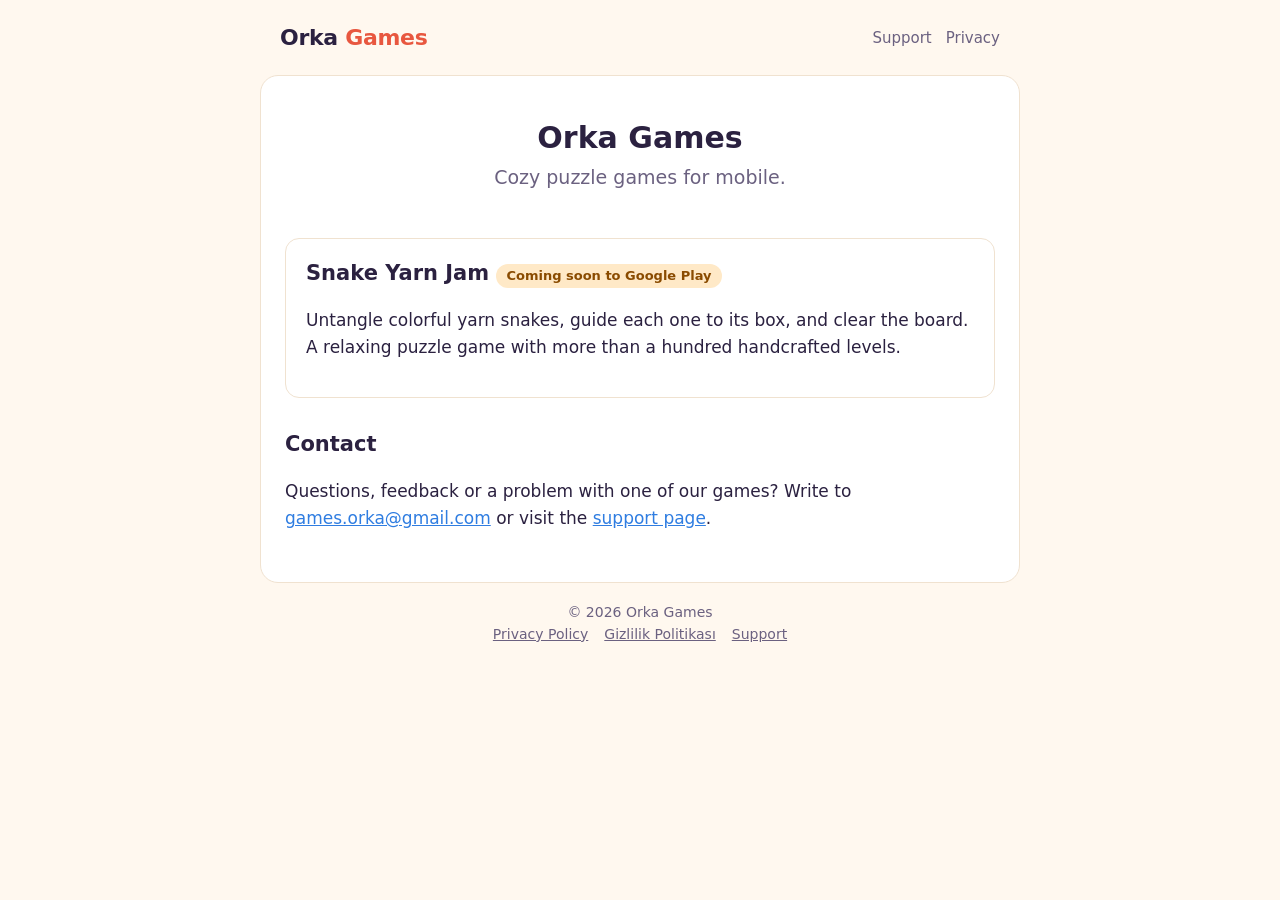
==== index.html @ 93ddb990 "Add Orka Games website with privacy policy and support pages Co-Authored-By: Claude Opus 5.5 <norepl" ====
<!doctype html>
<html lang="en">
<head>
  <meta charset="utf-8">
  <meta name="viewport" content="width=device-width, initial-scale=1">
  <title>Orka Games</title>
  <meta name="description" content="Orka Games makes cozy puzzle games for mobile.">
  <link rel="stylesheet" href="/style.css">
</head>
<body>
  <header>
    <a class="brand" href="/">Orka <span>Games</span></a>
    <nav><a href="/support">Support</a><a href="/privacy">Privacy</a></nav>
  </header>
  <main>
    <section class="hero">
      <h1>Orka Games</h1>
      <p>Cozy puzzle games for mobile.</p>
    </section>

    <section class="game">
      <h2>Snake Yarn Jam <span class="badge">Coming soon to Google Play</span></h2>
      <p>Untangle colorful yarn snakes, guide each one to its box, and clear the board. A relaxing puzzle game with more than a hundred handcrafted levels.</p>
    </section>

    <h2>Contact</h2>
    <p>Questions, feedback or a problem with one of our games? Write to <a href="mailto:games.orka@gmail.com">games.orka@gmail.com</a> or visit the <a href="/support">support page</a>.</p>
  </main>
  <footer>
    &copy; 2026 Orka Games
    <br><a href="/privacy">Privacy Policy</a><a href="/gizlilik">Gizlilik Politikası</a><a href="/support">Support</a>
  </footer>
</body>
</html>
---- style.css ----
:root {
  --bg: #fff8ef;
  --card: #ffffff;
  --ink: #2b2140;
  --muted: #6b6180;
  --accent: #e8573f;
  --accent-2: #2f7de1;
  --line: #f0e2d0;
}

* { box-sizing: border-box; }

body {
  margin: 0;
  background: var(--bg);
  color: var(--ink);
  font: 17px/1.6 system-ui, -apple-system, "Segoe UI", Roboto, "Helvetica Neue", Arial, sans-serif;
}

a { color: var(--accent-2); }

header, main, footer {
  max-width: 760px;
  margin: 0 auto;
  padding: 0 20px;
}

header {
  display: flex;
  align-items: center;
  justify-content: space-between;
  gap: 12px;
  padding-top: 20px;
  padding-bottom: 8px;
}

.brand {
  font-weight: 800;
  font-size: 22px;
  color: var(--ink);
  text-decoration: none;
  letter-spacing: -0.3px;
}

.brand span { color: var(--accent); }

nav a {
  margin-left: 14px;
  font-size: 15px;
  text-decoration: none;
  color: var(--muted);
}

nav a:hover { color: var(--ink); }

main {
  background: var(--card);
  border: 1px solid var(--line);
  border-radius: 18px;
  padding: 28px 24px 32px;
  margin-top: 12px;
}

h1 { font-size: 30px; line-height: 1.2; margin: 0 0 6px; }
h2 { font-size: 21px; margin: 30px 0 6px; }
h3 { font-size: 17px; margin: 18px 0 4px; }

.meta { color: var(--muted); font-size: 15px; margin-top: 0; }
.lang { font-size: 15px; }

.hero { text-align: center; padding: 16px 0 4px; }
.hero p { color: var(--muted); font-size: 19px; margin-top: 4px; }

.game {
  border: 1px solid var(--line);
  border-radius: 14px;
  padding: 18px 20px;
  margin-top: 22px;
}

.game h2 { margin-top: 0; }

.badge {
  display: inline-block;
  background: #ffe9c7;
  color: #8a4b00;
  border-radius: 999px;
  padding: 2px 10px;
  font-size: 13px;
  font-weight: 700;
}

table { width: 100%; border-collapse: collapse; font-size: 15px; margin: 8px 0; }
th, td { text-align: left; vertical-align: top; padding: 8px; border-bottom: 1px solid var(--line); }
th { background: #fdf3e6; }

footer {
  color: var(--muted);
  font-size: 14px;
  text-align: center;
  padding-top: 18px;
  padding-bottom: 32px;
}

footer a { color: var(--muted); margin: 0 8px; }
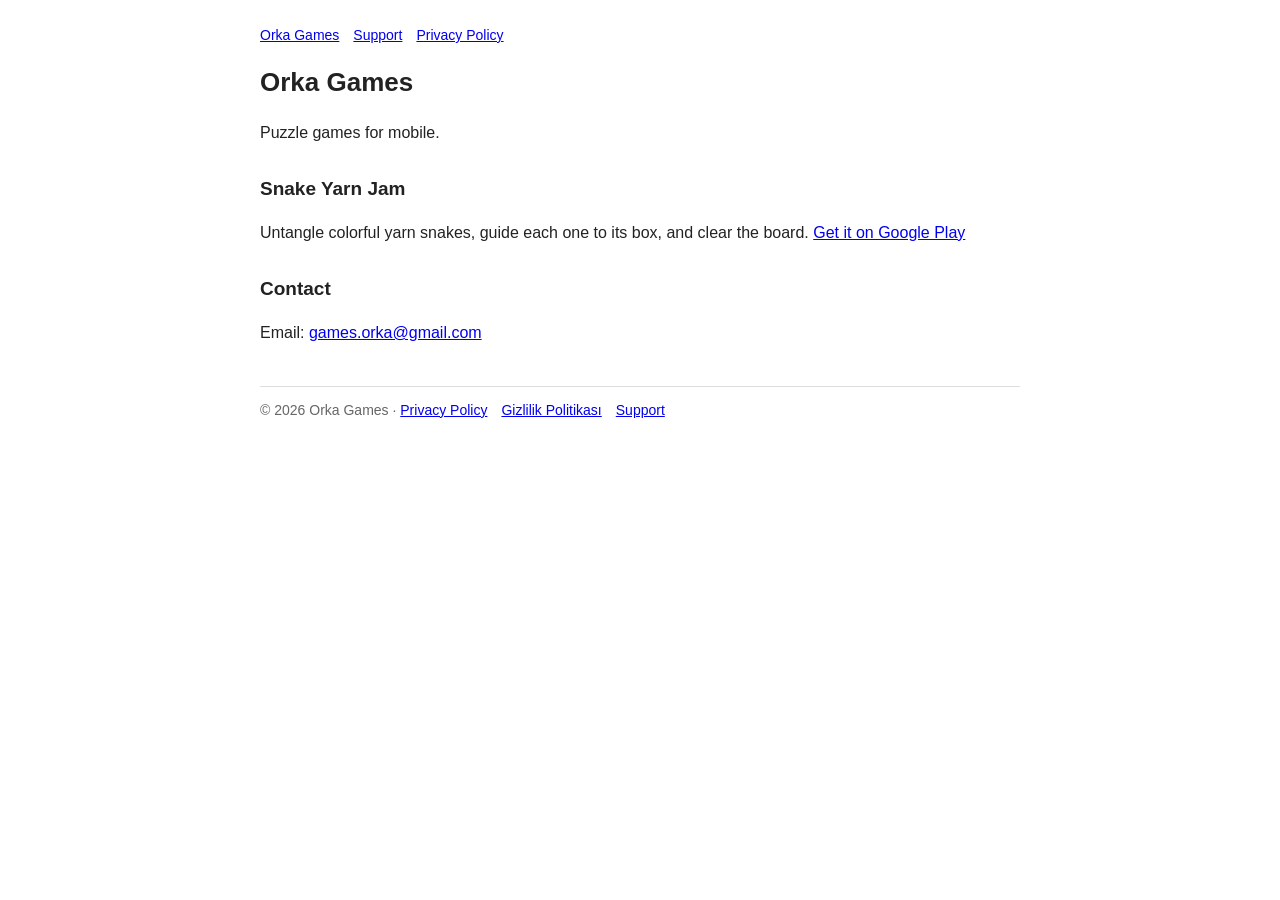
==== commit 95d6de73: "Simplify site to a plain document style and link the game's Play listing Co-Authored-By: Claude Opus" ====
--- a/index.html
+++ b/index.html
@@ -4,31 +4,20 @@
   <meta charset="utf-8">
   <meta name="viewport" content="width=device-width, initial-scale=1">
   <title>Orka Games</title>
-  <meta name="description" content="Orka Games makes cozy puzzle games for mobile.">
+  <meta name="description" content="Orka Games makes puzzle games for mobile.">
   <link rel="stylesheet" href="/style.css">
 </head>
 <body>
-  <header>
-    <a class="brand" href="/">Orka <span>Games</span></a>
-    <nav><a href="/support">Support</a><a href="/privacy">Privacy</a></nav>
-  </header>
-  <main>
-    <section class="hero">
-      <h1>Orka Games</h1>
-      <p>Cozy puzzle games for mobile.</p>
-    </section>
+  <header><a href="/">Orka Games</a><a href="/support">Support</a><a href="/privacy">Privacy Policy</a></header>
+  <h1>Orka Games</h1>
+  <p>Puzzle games for mobile.</p>
 
-    <section class="game">
-      <h2>Snake Yarn Jam <span class="badge">Coming soon to Google Play</span></h2>
-      <p>Untangle colorful yarn snakes, guide each one to its box, and clear the board. A relaxing puzzle game with more than a hundred handcrafted levels.</p>
-    </section>
+  <h2>Snake Yarn Jam</h2>
+  <p>Untangle colorful yarn snakes, guide each one to its box, and clear the board. <a href="https://play.google.com/store/apps/details?id=snake.yarn.jam.match.puzzle">Get it on Google Play</a></p>
 
-    <h2>Contact</h2>
-    <p>Questions, feedback or a problem with one of our games? Write to <a href="mailto:games.orka@gmail.com">games.orka@gmail.com</a> or visit the <a href="/support">support page</a>.</p>
-  </main>
-  <footer>
-    &copy; 2026 Orka Games
-    <br><a href="/privacy">Privacy Policy</a><a href="/gizlilik">Gizlilik Politikası</a><a href="/support">Support</a>
-  </footer>
+  <h2>Contact</h2>
+  <p>Email: <a href="mailto:games.orka@gmail.com">games.orka@gmail.com</a></p>
+
+  <footer>&copy; 2026 Orka Games &middot; <a href="/privacy">Privacy Policy</a><a href="/gizlilik">Gizlilik Politikası</a><a href="/support">Support</a></footer>
 </body>
 </html>
--- a/style.css
+++ b/style.css
@@ -1,105 +1,20 @@
-:root {
-  --bg: #fff8ef;
-  --card: #ffffff;
-  --ink: #2b2140;
-  --muted: #6b6180;
-  --accent: #e8573f;
-  --accent-2: #2f7de1;
-  --line: #f0e2d0;
+body {
+  max-width: 760px;
+  margin: 0 auto;
+  padding: 24px 20px 40px;
+  color: #222;
+  background: #fff;
+  font: 16px/1.6 Arial, Helvetica, sans-serif;
 }
 
-* { box-sizing: border-box; }
+h1 { font-size: 26px; margin: 16px 0 4px; }
+h2 { font-size: 19px; margin: 28px 0 6px; }
+h3 { font-size: 16px; margin: 18px 0 4px; }
 
-body {
-  margin: 0;
-  background: var(--bg);
-  color: var(--ink);
-  font: 17px/1.6 system-ui, -apple-system, "Segoe UI", Roboto, "Helvetica Neue", Arial, sans-serif;
-}
+table { border-collapse: collapse; margin: 8px 0; }
+th, td { text-align: left; vertical-align: top; padding: 6px 10px 6px 0; border-bottom: 1px solid #ddd; }
 
-a { color: var(--accent-2); }
-
-header, main, footer {
-  max-width: 760px;
-  margin: 0 auto;
-  padding: 0 20px;
-}
-
-header {
-  display: flex;
-  align-items: center;
-  justify-content: space-between;
-  gap: 12px;
-  padding-top: 20px;
-  padding-bottom: 8px;
-}
-
-.brand {
-  font-weight: 800;
-  font-size: 22px;
-  color: var(--ink);
-  text-decoration: none;
-  letter-spacing: -0.3px;
-}
-
-.brand span { color: var(--accent); }
-
-nav a {
-  margin-left: 14px;
-  font-size: 15px;
-  text-decoration: none;
-  color: var(--muted);
-}
-
-nav a:hover { color: var(--ink); }
-
-main {
-  background: var(--card);
-  border: 1px solid var(--line);
-  border-radius: 18px;
-  padding: 28px 24px 32px;
-  margin-top: 12px;
-}
-
-h1 { font-size: 30px; line-height: 1.2; margin: 0 0 6px; }
-h2 { font-size: 21px; margin: 30px 0 6px; }
-h3 { font-size: 17px; margin: 18px 0 4px; }
-
-.meta { color: var(--muted); font-size: 15px; margin-top: 0; }
-.lang { font-size: 15px; }
-
-.hero { text-align: center; padding: 16px 0 4px; }
-.hero p { color: var(--muted); font-size: 19px; margin-top: 4px; }
-
-.game {
-  border: 1px solid var(--line);
-  border-radius: 14px;
-  padding: 18px 20px;
-  margin-top: 22px;
-}
-
-.game h2 { margin-top: 0; }
-
-.badge {
-  display: inline-block;
-  background: #ffe9c7;
-  color: #8a4b00;
-  border-radius: 999px;
-  padding: 2px 10px;
-  font-size: 13px;
-  font-weight: 700;
-}
-
-table { width: 100%; border-collapse: collapse; font-size: 15px; margin: 8px 0; }
-th, td { text-align: left; vertical-align: top; padding: 8px; border-bottom: 1px solid var(--line); }
-th { background: #fdf3e6; }
-
-footer {
-  color: var(--muted);
-  font-size: 14px;
-  text-align: center;
-  padding-top: 18px;
-  padding-bottom: 32px;
-}
-
-footer a { color: var(--muted); margin: 0 8px; }
+.meta { color: #666; margin-top: 0; }
+header, footer { font-size: 14px; color: #666; }
+footer { margin-top: 40px; border-top: 1px solid #ddd; padding-top: 12px; }
+header a, footer a { margin-right: 14px; }
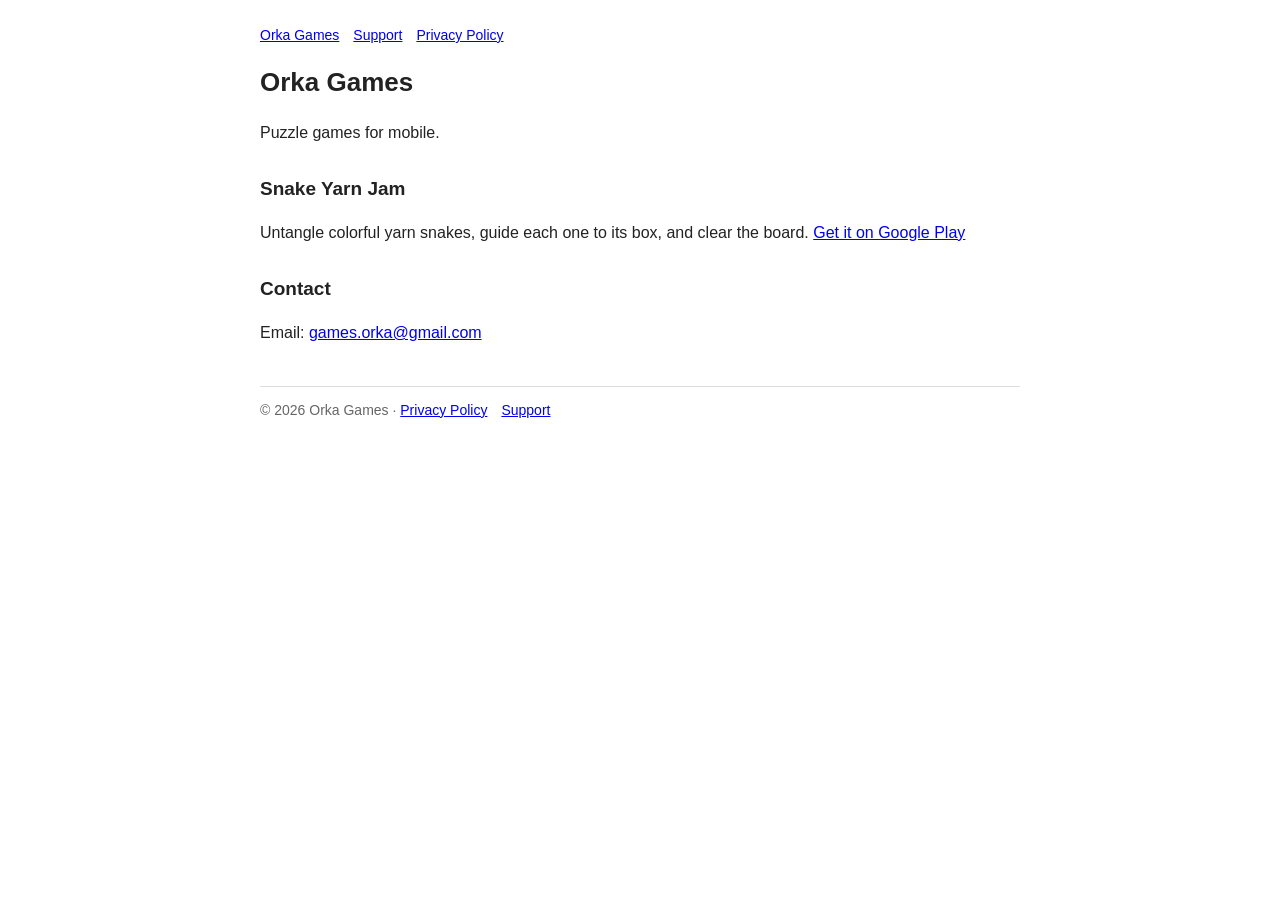
==== commit 499305f0: "Keep one English privacy policy with the KVKK disclosure inside it The Turkish page is removed; its " ====
--- a/index.html
+++ b/index.html
@@ -18,6 +18,6 @@
   <h2>Contact</h2>
   <p>Email: <a href="mailto:games.orka@gmail.com">games.orka@gmail.com</a></p>
 
-  <footer>&copy; 2026 Orka Games &middot; <a href="/privacy">Privacy Policy</a><a href="/gizlilik">Gizlilik Politikası</a><a href="/support">Support</a></footer>
+  <footer>&copy; 2026 Orka Games &middot; <a href="/privacy">Privacy Policy</a><a href="/support">Support</a></footer>
 </body>
 </html>
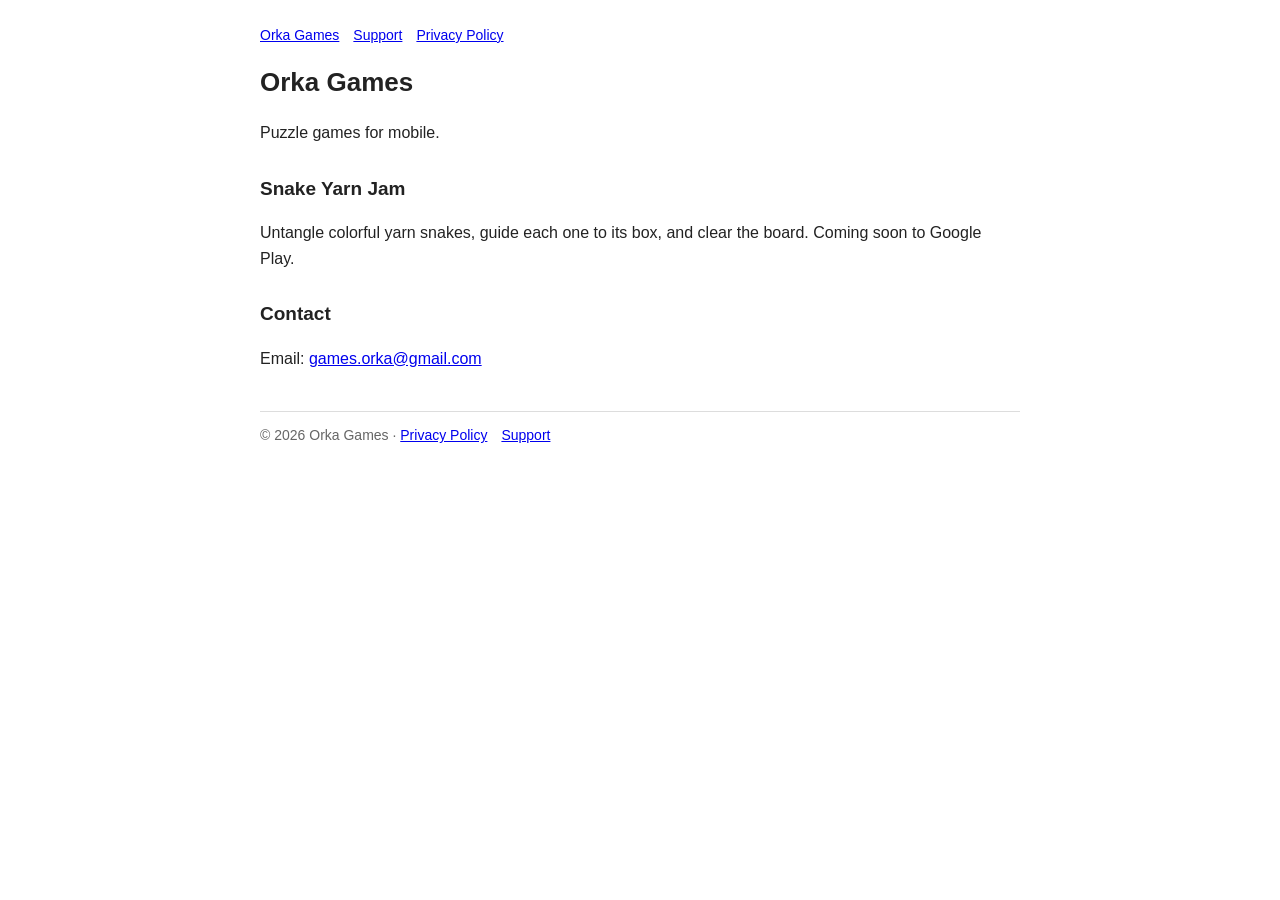
==== commit 9a0c0b57: "Show Google Play as coming soon until the game is public The store link returns 404 to visitors befo" ====
--- a/index.html
+++ b/index.html
@@ -13,7 +13,7 @@
   <p>Puzzle games for mobile.</p>
 
   <h2>Snake Yarn Jam</h2>
-  <p>Untangle colorful yarn snakes, guide each one to its box, and clear the board. <a href="https://play.google.com/store/apps/details?id=snake.yarn.jam.match.puzzle">Get it on Google Play</a></p>
+  <p>Untangle colorful yarn snakes, guide each one to its box, and clear the board. Coming soon to Google Play.</p>
 
   <h2>Contact</h2>
   <p>Email: <a href="mailto:games.orka@gmail.com">games.orka@gmail.com</a></p>
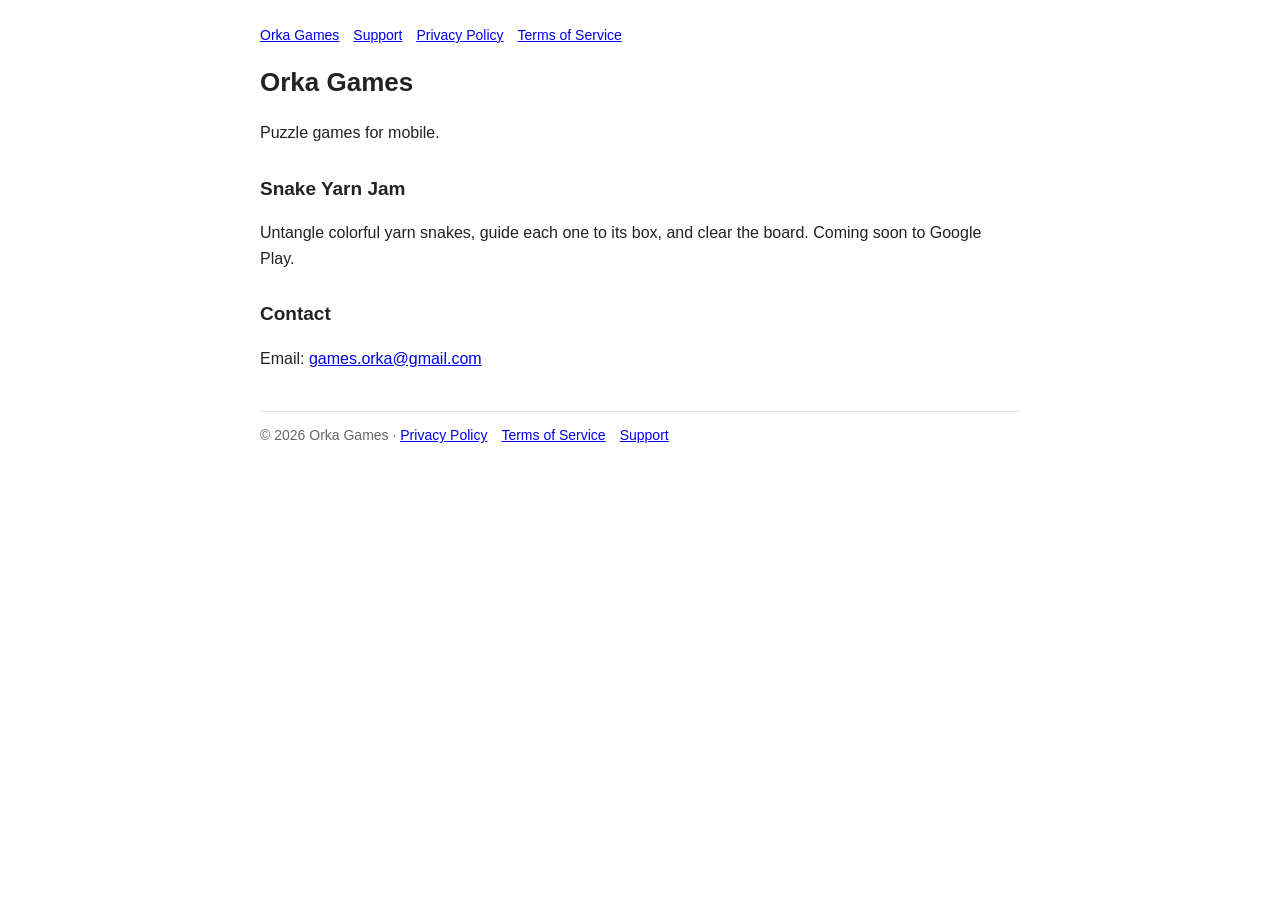
==== commit ad7f689f: "Add Terms of Service and mention in-game Support Terms cover virtual items, Play refunds, ads, Lucky" ====
--- a/index.html
+++ b/index.html
@@ -8,7 +8,7 @@
   <link rel="stylesheet" href="/style.css">
 </head>
 <body>
-  <header><a href="/">Orka Games</a><a href="/support">Support</a><a href="/privacy">Privacy Policy</a></header>
+  <header><a href="/">Orka Games</a><a href="/support">Support</a><a href="/privacy">Privacy Policy</a><a href="/terms">Terms of Service</a></header>
   <h1>Orka Games</h1>
   <p>Puzzle games for mobile.</p>
 
@@ -18,6 +18,6 @@
   <h2>Contact</h2>
   <p>Email: <a href="mailto:games.orka@gmail.com">games.orka@gmail.com</a></p>
 
-  <footer>&copy; 2026 Orka Games &middot; <a href="/privacy">Privacy Policy</a><a href="/support">Support</a></footer>
+  <footer>&copy; 2026 Orka Games &middot; <a href="/privacy">Privacy Policy</a><a href="/terms">Terms of Service</a><a href="/support">Support</a></footer>
 </body>
 </html>
